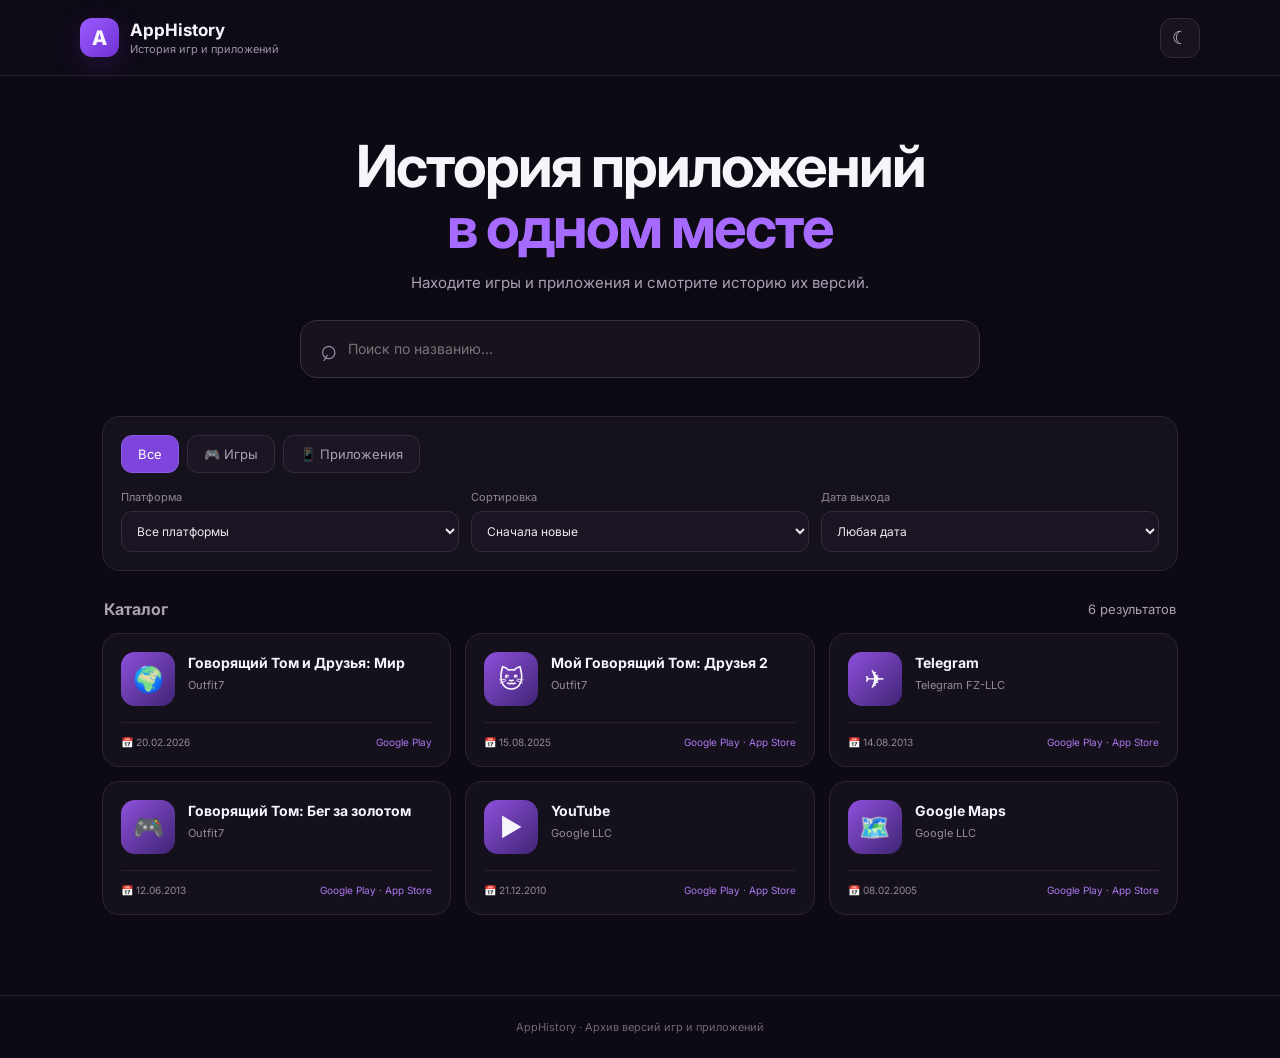
==== index.html @ 0b7a58d6 "Add files via upload" ====
<!doctype html>
<html lang="ru">
<head>
<meta charset="UTF-8">
<meta name="viewport" content="width=device-width,initial-scale=1">
<title>AppHistory — история приложений</title>
<link rel="preconnect" href="https://fonts.googleapis.com">
<link rel="preconnect" href="https://fonts.gstatic.com" crossorigin>
<link href="https://fonts.googleapis.com/css2?family=Inter:wght@400;500;600;700&display=swap" rel="stylesheet">
<link rel="stylesheet" href="style.css">
</head>
<body>
<header class="header">
  <div class="brand"><span class="logo">A</span><div><b>AppHistory</b><small>История игр и приложений</small></div></div>
  <button id="theme" class="icon-btn" aria-label="Тема">☾</button>
</header>

<main class="container">
  <section class="hero">
    <h1>История приложений<br><span>в одном месте</span></h1>
    <p>Находите игры и приложения и смотрите историю их версий.</p>
    <div class="search"><span>⌕</span><input id="search" placeholder="Поиск по названию..." autocomplete="off"></div>
  </section>

  <section class="filters">
    <div class="tabs">
      <button class="tab active" data-type="all">Все</button>
      <button class="tab" data-type="game">🎮 Игры</button>
      <button class="tab" data-type="app">📱 Приложения</button>
    </div>
    <div class="selects">
      <label>Платформа<select id="platform"><option value="all">Все платформы</option><option value="android">Google Play</option><option value="ios">App Store</option></select></label>
      <label>Сортировка<select id="sort"><option value="new">Сначала новые</option><option value="old">Сначала старые</option><option value="az">По названию А–Я</option><option value="za">По названию Я–А</option></select></label>
      <label>Дата выхода<select id="date"><option value="all">Любая дата</option><option value="year">Последний год</option><option value="3years">Последние 3 года</option></select></label>
    </div>
  </section>

  <div class="result-head"><b>Каталог</b><span id="count"></span></div>
  <section id="grid" class="grid"></section>
</main>

<footer>AppHistory · Архив версий игр и приложений</footer>
<script src="script.js"></script>
</body>
</html>
---- style.css ----
*{box-sizing:border-box}body{margin:0;font-family:Inter,system-ui,sans-serif;background:#0d0a14;color:#f7f4fb;min-height:100vh}body.light{background:#f7f5fb;color:#18131f}.header{height:76px;border-bottom:1px solid #282131;background:#100c18cc;backdrop-filter:blur(14px);display:flex;align-items:center;justify-content:space-between;padding:0 max(22px,calc((100% - 1120px)/2));position:sticky;top:0;z-index:5}.light .header{background:#ffffffcc;border-color:#e6e0ed}.brand{display:flex;gap:11px;align-items:center}.logo{display:grid;place-items:center;width:39px;height:39px;border-radius:12px;background:linear-gradient(135deg,#9b5cff,#6f31d4);font-weight:800;font-size:20px;box-shadow:0 8px 30px #7b43d433}.brand b{display:block;font-size:17px}.brand small{display:block;color:#9b93a7;font-size:11px;margin-top:2px}.icon-btn{border:1px solid #32293c;background:#191320;color:#ddd5e7;width:40px;height:40px;border-radius:12px;font-size:18px;cursor:pointer}.light .icon-btn{background:#fff;color:#33283d;border-color:#ded5e7}.container{max-width:1120px;margin:auto;padding:60px 22px 80px}.hero{text-align:center;max-width:780px;margin:0 auto 38px}.hero h1{font-size:clamp(34px,6vw,58px);line-height:1.05;margin:0 0 15px;letter-spacing:-2px}.hero h1 span{color:#a66aff}.hero p{color:#a8a0b4;margin:0 auto 28px;font-size:15px}.search{max-width:680px;margin:auto;height:58px;border:1px solid #3a3045;background:#17121e;border-radius:17px;display:flex;align-items:center;padding:0 18px;box-shadow:0 15px 50px #00000025}.light .search{background:#fff;border-color:#ded5e7}.search span{font-size:29px;color:#9d90aa;margin-right:10px;transform:rotate(-15deg)}.search input{width:100%;border:0;outline:0;background:transparent;color:inherit;font:inherit;font-size:14px}.filters{padding:18px;border:1px solid #2e2637;background:#15111d;border-radius:18px;margin-bottom:28px}.light .filters{background:#fff;border-color:#e3ddea}.tabs{display:flex;gap:8px;margin-bottom:17px;flex-wrap:wrap}.tab{border:1px solid #342b40;background:#1b1524;color:#aaa1b4;padding:10px 16px;border-radius:11px;cursor:pointer;font:inherit;font-size:13px}.tab.active{background:#7d45dc;border-color:#8f5ce9;color:white}.light .tab{background:#f5f2f8;border-color:#e2dce8;color:#62586b}.light .tab.active{background:#7d45dc;color:white;border-color:#7d45dc}.selects{display:grid;grid-template-columns:repeat(3,1fr);gap:12px}label{font-size:11px;color:#918799}select{display:block;width:100%;margin-top:7px;border:1px solid #332a3c;background:#1b1523;color:#eee7f3;border-radius:11px;padding:11px;font:inherit;font-size:12px;outline:0}.light select{background:#f8f6fa;color:#211a29;border-color:#dfd8e6}.result-head{display:flex;justify-content:space-between;align-items:center;margin:0 2px 14px;color:#aaa1b2;font-size:13px}.result-head b{color:inherit;font-size:16px}.grid{display:grid;grid-template-columns:repeat(3,1fr);gap:14px}.card{border:1px solid #2d2535;background:#15111c;border-radius:17px;padding:18px;cursor:pointer;transition:.2s}.light .card{background:#fff;border-color:#e4ddea}.card:hover{transform:translateY(-2px);border-color:#8050ce;box-shadow:0 14px 35px #00000022}.app-top{display:flex;gap:13px}.app-icon{width:54px;height:54px;border-radius:14px;display:grid;place-items:center;font-size:25px;background:linear-gradient(135deg,#8e50dc,#3f2474);flex:none}.card h3{font-size:14px;margin:2px 0 5px;line-height:1.35}.developer{font-size:11px;color:#958b9e}.meta{margin-top:16px;padding-top:13px;border-top:1px solid #292130;display:flex;justify-content:space-between;color:#93899d;font-size:10px}.light .meta{border-color:#eee8f2}.platforms{color:#aa77ed}.empty{text-align:center;padding:60px 20px;color:#968c9e;border:1px dashed #393040;border-radius:17px;grid-column:1/-1}footer{text-align:center;color:#6f6678;font-size:11px;padding:24px;border-top:1px solid #25202d}@media(max-width:800px){.grid{grid-template-columns:repeat(2,1fr)}.selects{grid-template-columns:1fr}.container{padding-top:40px}}@media(max-width:520px){.grid{grid-template-columns:1fr}.hero h1{letter-spacing:-1px}.header{height:68px}.brand small{display:none}}
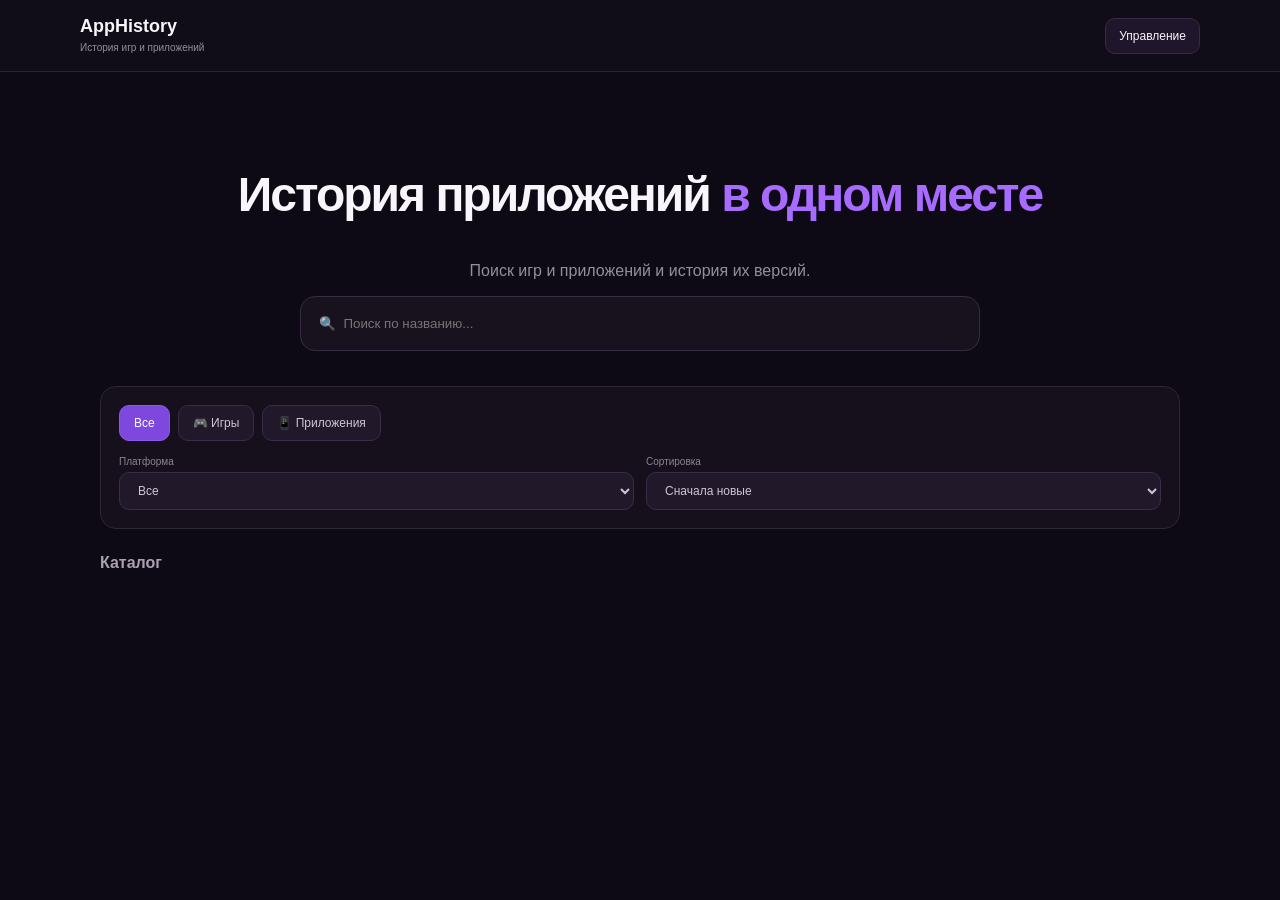
==== commit 86f74f49: "Add files via upload" ====
--- a/index.html
+++ b/index.html
@@ -1,45 +1 @@
-<!doctype html>
-<html lang="ru">
-<head>
-<meta charset="UTF-8">
-<meta name="viewport" content="width=device-width,initial-scale=1">
-<title>AppHistory — история приложений</title>
-<link rel="preconnect" href="https://fonts.googleapis.com">
-<link rel="preconnect" href="https://fonts.gstatic.com" crossorigin>
-<link href="https://fonts.googleapis.com/css2?family=Inter:wght@400;500;600;700&display=swap" rel="stylesheet">
-<link rel="stylesheet" href="style.css">
-</head>
-<body>
-<header class="header">
-  <div class="brand"><span class="logo">A</span><div><b>AppHistory</b><small>История игр и приложений</small></div></div>
-  <button id="theme" class="icon-btn" aria-label="Тема">☾</button>
-</header>
-
-<main class="container">
-  <section class="hero">
-    <h1>История приложений<br><span>в одном месте</span></h1>
-    <p>Находите игры и приложения и смотрите историю их версий.</p>
-    <div class="search"><span>⌕</span><input id="search" placeholder="Поиск по названию..." autocomplete="off"></div>
-  </section>
-
-  <section class="filters">
-    <div class="tabs">
-      <button class="tab active" data-type="all">Все</button>
-      <button class="tab" data-type="game">🎮 Игры</button>
-      <button class="tab" data-type="app">📱 Приложения</button>
-    </div>
-    <div class="selects">
-      <label>Платформа<select id="platform"><option value="all">Все платформы</option><option value="android">Google Play</option><option value="ios">App Store</option></select></label>
-      <label>Сортировка<select id="sort"><option value="new">Сначала новые</option><option value="old">Сначала старые</option><option value="az">По названию А–Я</option><option value="za">По названию Я–А</option></select></label>
-      <label>Дата выхода<select id="date"><option value="all">Любая дата</option><option value="year">Последний год</option><option value="3years">Последние 3 года</option></select></label>
-    </div>
-  </section>
-
-  <div class="result-head"><b>Каталог</b><span id="count"></span></div>
-  <section id="grid" class="grid"></section>
-</main>
-
-<footer>AppHistory · Архив версий игр и приложений</footer>
-<script src="script.js"></script>
-</body>
-</html>+<!doctype html><html lang="ru"><head><meta charset="UTF-8"><meta name="viewport" content="width=device-width,initial-scale=1"><title>AppHistory</title><link rel="stylesheet" href="style.css"></head><body><header><a class="brand" href="index.html"><b>AppHistory</b><small>История игр и приложений</small></a><a class="admin" href="admin.html">Управление</a></header><main><section class="hero"><h1>История приложений <span>в одном месте</span></h1><p>Поиск игр и приложений и история их версий.</p><input id="search" placeholder="🔍  Поиск по названию..."></section><section class="filters"><div class="tabs"><button class="active" data-type="all">Все</button><button data-type="game">🎮 Игры</button><button data-type="app">📱 Приложения</button></div><div class="selects"><label>Платформа<select id="platform"><option value="all">Все</option><option value="android">Google Play</option><option value="ios">App Store</option></select></label><label>Сортировка<select id="sort"><option value="new">Сначала новые</option><option value="old">Сначала старые</option><option value="az">Название А–Я</option><option value="za">Название Я–А</option></select></label></div></section><div class="head"><b>Каталог</b><span id="count"></span></div><section id="grid" class="grid"></section></main><script src="app.js"></script></body></html>
--- a/style.css
+++ b/style.css
@@ -1 +1 @@
-*{box-sizing:border-box}body{margin:0;font-family:Inter,system-ui,sans-serif;background:#0d0a14;color:#f7f4fb;min-height:100vh}body.light{background:#f7f5fb;color:#18131f}.header{height:76px;border-bottom:1px solid #282131;background:#100c18cc;backdrop-filter:blur(14px);display:flex;align-items:center;justify-content:space-between;padding:0 max(22px,calc((100% - 1120px)/2));position:sticky;top:0;z-index:5}.light .header{background:#ffffffcc;border-color:#e6e0ed}.brand{display:flex;gap:11px;align-items:center}.logo{display:grid;place-items:center;width:39px;height:39px;border-radius:12px;background:linear-gradient(135deg,#9b5cff,#6f31d4);font-weight:800;font-size:20px;box-shadow:0 8px 30px #7b43d433}.brand b{display:block;font-size:17px}.brand small{display:block;color:#9b93a7;font-size:11px;margin-top:2px}.icon-btn{border:1px solid #32293c;background:#191320;color:#ddd5e7;width:40px;height:40px;border-radius:12px;font-size:18px;cursor:pointer}.light .icon-btn{background:#fff;color:#33283d;border-color:#ded5e7}.container{max-width:1120px;margin:auto;padding:60px 22px 80px}.hero{text-align:center;max-width:780px;margin:0 auto 38px}.hero h1{font-size:clamp(34px,6vw,58px);line-height:1.05;margin:0 0 15px;letter-spacing:-2px}.hero h1 span{color:#a66aff}.hero p{color:#a8a0b4;margin:0 auto 28px;font-size:15px}.search{max-width:680px;margin:auto;height:58px;border:1px solid #3a3045;background:#17121e;border-radius:17px;display:flex;align-items:center;padding:0 18px;box-shadow:0 15px 50px #00000025}.light .search{background:#fff;border-color:#ded5e7}.search span{font-size:29px;color:#9d90aa;margin-right:10px;transform:rotate(-15deg)}.search input{width:100%;border:0;outline:0;background:transparent;color:inherit;font:inherit;font-size:14px}.filters{padding:18px;border:1px solid #2e2637;background:#15111d;border-radius:18px;margin-bottom:28px}.light .filters{background:#fff;border-color:#e3ddea}.tabs{display:flex;gap:8px;margin-bottom:17px;flex-wrap:wrap}.tab{border:1px solid #342b40;background:#1b1524;color:#aaa1b4;padding:10px 16px;border-radius:11px;cursor:pointer;font:inherit;font-size:13px}.tab.active{background:#7d45dc;border-color:#8f5ce9;color:white}.light .tab{background:#f5f2f8;border-color:#e2dce8;color:#62586b}.light .tab.active{background:#7d45dc;color:white;border-color:#7d45dc}.selects{display:grid;grid-template-columns:repeat(3,1fr);gap:12px}label{font-size:11px;color:#918799}select{display:block;width:100%;margin-top:7px;border:1px solid #332a3c;background:#1b1523;color:#eee7f3;border-radius:11px;padding:11px;font:inherit;font-size:12px;outline:0}.light select{background:#f8f6fa;color:#211a29;border-color:#dfd8e6}.result-head{display:flex;justify-content:space-between;align-items:center;margin:0 2px 14px;color:#aaa1b2;font-size:13px}.result-head b{color:inherit;font-size:16px}.grid{display:grid;grid-template-columns:repeat(3,1fr);gap:14px}.card{border:1px solid #2d2535;background:#15111c;border-radius:17px;padding:18px;cursor:pointer;transition:.2s}.light .card{background:#fff;border-color:#e4ddea}.card:hover{transform:translateY(-2px);border-color:#8050ce;box-shadow:0 14px 35px #00000022}.app-top{display:flex;gap:13px}.app-icon{width:54px;height:54px;border-radius:14px;display:grid;place-items:center;font-size:25px;background:linear-gradient(135deg,#8e50dc,#3f2474);flex:none}.card h3{font-size:14px;margin:2px 0 5px;line-height:1.35}.developer{font-size:11px;color:#958b9e}.meta{margin-top:16px;padding-top:13px;border-top:1px solid #292130;display:flex;justify-content:space-between;color:#93899d;font-size:10px}.light .meta{border-color:#eee8f2}.platforms{color:#aa77ed}.empty{text-align:center;padding:60px 20px;color:#968c9e;border:1px dashed #393040;border-radius:17px;grid-column:1/-1}footer{text-align:center;color:#6f6678;font-size:11px;padding:24px;border-top:1px solid #25202d}@media(max-width:800px){.grid{grid-template-columns:repeat(2,1fr)}.selects{grid-template-columns:1fr}.container{padding-top:40px}}@media(max-width:520px){.grid{grid-template-columns:1fr}.hero h1{letter-spacing:-1px}.header{height:68px}.brand small{display:none}}+*{box-sizing:border-box}body{margin:0;font-family:Inter,Arial,sans-serif;background:#0e0a15;color:#f8f5fb}a{color:inherit;text-decoration:none}header{height:72px;border-bottom:1px solid #2b2334;padding:0 max(20px,calc((100% - 1120px)/2));display:flex;align-items:center;justify-content:space-between;background:#110d18}.brand b{display:block;font-size:18px}.brand small{color:#958b9e;font-size:10px}.admin{background:#20162b;border:1px solid #3a2a49;padding:10px 13px;border-radius:10px;font-size:12px}.container,main{max-width:1120px;margin:auto;padding:55px 20px 80px}.hero{text-align:center}.hero h1{font-size:48px;letter-spacing:-2px}.hero h1 span{color:#a76cff}.hero p,.muted{color:#968c9e}.hero input{width:min(680px,100%);height:55px;padding:0 18px;background:#18121f;border:1px solid #382c43;border-radius:15px;color:white;outline:none}.filters,.adminbox{margin:35px 0 25px;padding:18px;background:#15101c;border:1px solid #2e2537;border-radius:16px}.tabs{display:flex;gap:8px}.tabs button,.filters select,.adminnav button,.upload{background:#211829;color:#cfc5d7;border:1px solid #3a2d47;padding:10px 14px;border-radius:10px;cursor:pointer;font:inherit;font-size:12px}.tabs .active,.adminnav button:first-child{background:#7e47dd;color:#fff;border-color:#8d59eb}.selects{display:flex;gap:12px;margin-top:15px}.selects label{font-size:10px;color:#8e8397;flex:1}.filters select{display:block;width:100%;margin-top:5px}.head{display:flex;justify-content:space-between;color:#aaa0b1;margin-bottom:12px}.grid{display:grid;grid-template-columns:repeat(3,1fr);gap:14px}.card,.admincard,.version{background:#15101c;border:1px solid #2e2537;border-radius:16px;padding:17px}.card{cursor:pointer}.card:hover{border-color:#8050d0;transform:translateY(-2px)}.appicon,.bigicon{display:grid;place-items:center;background:#35205b;border-radius:14px}.appicon{width:52px;height:52px;font-size:25px}.card h3{font-size:14px;margin:13px 0 4px}.card p{font-size:11px;color:#92889a}.card footer{border-top:1px solid #29212f;margin-top:15px;padding-top:12px;font-size:10px;color:#8e8495}.card footer span{float:right;color:#a875e9}.empty{text-align:center;padding:50px;color:#8e8498;border:1px dashed #392f43;border-radius:16px;grid-column:1/-1}.detail{max-width:850px}.back{color:#a66bea;font-size:12px}.apphead{display:flex;gap:18px;align-items:center;margin:30px 0}.bigicon{width:80px;height:80px;font-size:38px}.apphead h1{margin:0;font-size:28px}.apphead p{color:#958a9d}.switch{display:flex;gap:8px;margin:25px 0}.switch button{background:#201729;color:#aaa0b0;border:1px solid #3a2d47;padding:11px 15px;border-radius:10px;cursor:pointer}.switch .active{background:#7e47dd;color:#fff}.version{display:grid;grid-template-columns:1fr auto;gap:8px;margin:10px 0}.version b,.version small{display:block}.version small{font-size:10px;color:#8e8396;margin-top:4px}.version p{grid-column:1/-1;color:#aaa0ae;font-size:12px}.adminnav{display:flex;gap:8px;flex-wrap:wrap}.upload input{display:none}.admincard{display:flex;align-items:center;gap:8px;margin:8px 0}.admincard div{flex:1}.admincard small{display:block;color:#8f8497;font-size:10px;margin-top:4px}.admincard button,.actions button,.form>button{background:#251a31;color:#ddd2e5;border:1px solid #3c2e49;padding:9px 12px;border-radius:9px;cursor:pointer}.danger{color:#ff9b9b!important}.form{background:#18121f;padding:20px;border-radius:15px;border:1px solid #30253a}.form>input,.form>select{display:block;width:100%;margin:9px 0;padding:12px;border-radius:10px;border:1px solid #392d45;background:#211827;color:white}.form h3{margin-top:25px}.vrow{display:grid;grid-template-columns:1fr 1fr 1fr 2fr auto;gap:6px;margin:7px 0}.vrow input{min-width:0;padding:9px;background:#211827;border:1px solid #392d45;border-radius:8px;color:white}.actions{display:flex;gap:8px;margin-top:22px}.actions button:first-child{background:#7e47dd;color:#fff}@media(max-width:750px){.grid{grid-template-columns:1fr 1fr}.selects{flex-direction:column}.vrow{grid-template-columns:1fr 1fr}.vrow .changes{grid-column:1/-1}}@media(max-width:500px){.grid{grid-template-columns:1fr}.hero h1{font-size:36px}.container,main{padding-top:35px}}
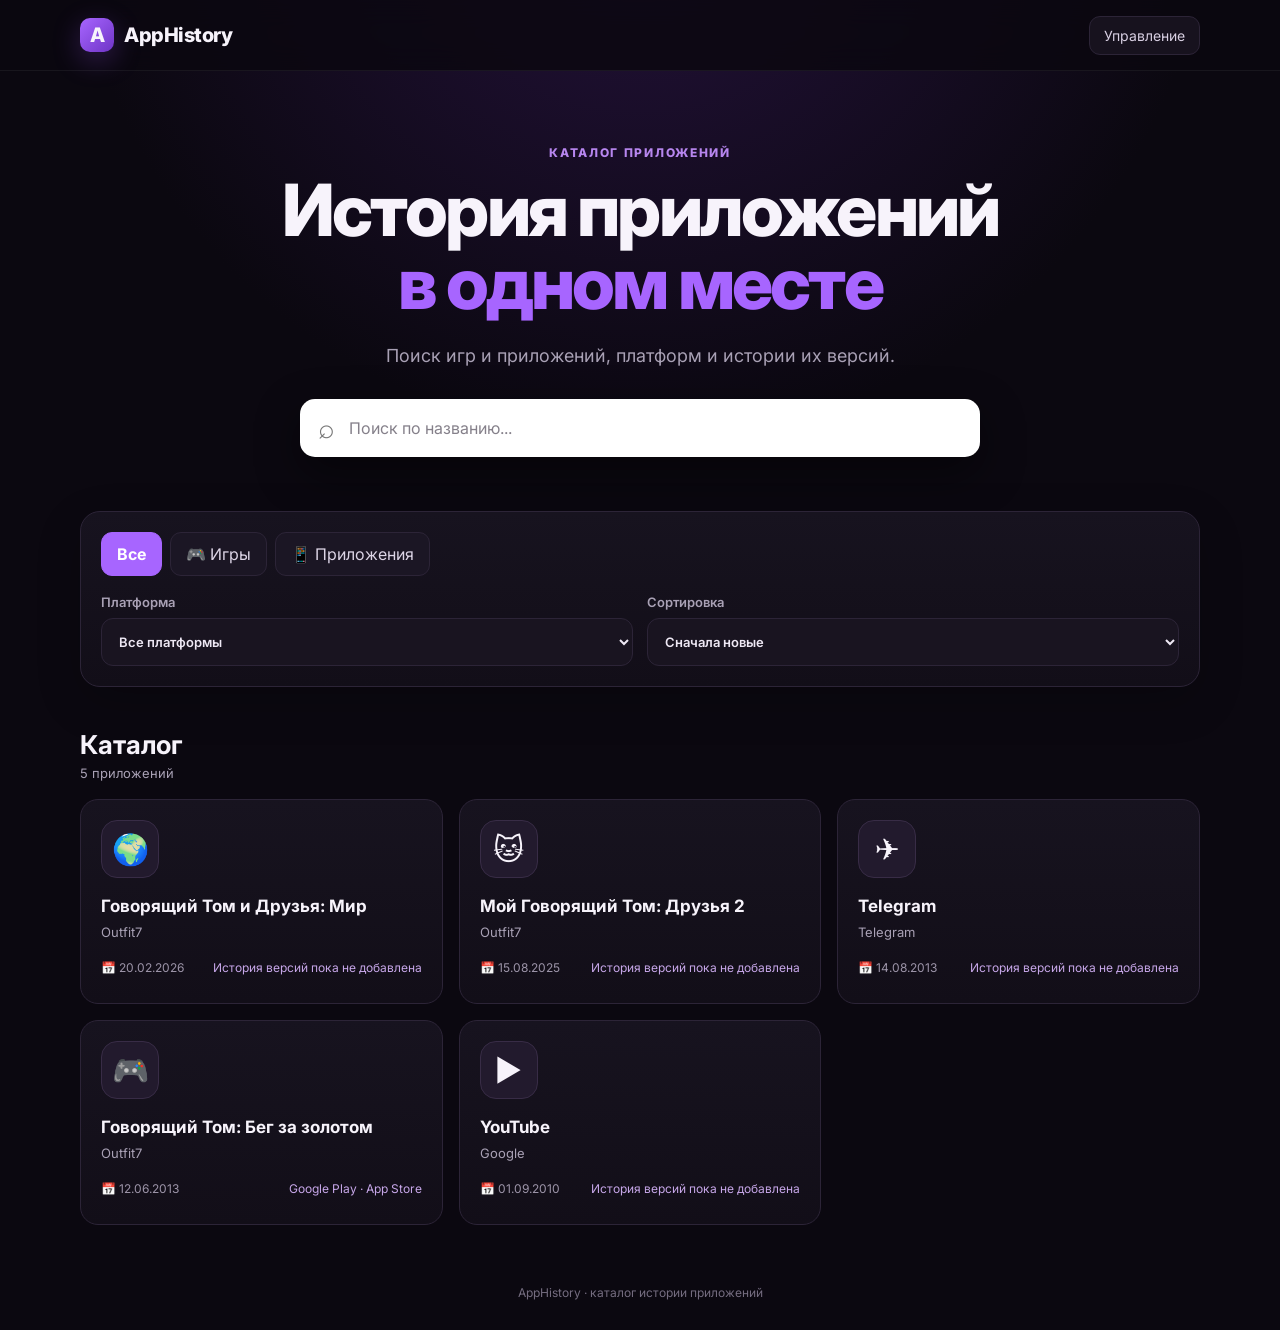
==== commit d7511b3c: "Add files via upload" ====
--- a/index.html
+++ b/index.html
@@ -1 +1,72 @@
-<!doctype html><html lang="ru"><head><meta charset="UTF-8"><meta name="viewport" content="width=device-width,initial-scale=1"><title>AppHistory</title><link rel="stylesheet" href="style.css"></head><body><header><a class="brand" href="index.html"><b>AppHistory</b><small>История игр и приложений</small></a><a class="admin" href="admin.html">Управление</a></header><main><section class="hero"><h1>История приложений <span>в одном месте</span></h1><p>Поиск игр и приложений и история их версий.</p><input id="search" placeholder="🔍  Поиск по названию..."></section><section class="filters"><div class="tabs"><button class="active" data-type="all">Все</button><button data-type="game">🎮 Игры</button><button data-type="app">📱 Приложения</button></div><div class="selects"><label>Платформа<select id="platform"><option value="all">Все</option><option value="android">Google Play</option><option value="ios">App Store</option></select></label><label>Сортировка<select id="sort"><option value="new">Сначала новые</option><option value="old">Сначала старые</option><option value="az">Название А–Я</option><option value="za">Название Я–А</option></select></label></div></section><div class="head"><b>Каталог</b><span id="count"></span></div><section id="grid" class="grid"></section></main><script src="app.js"></script></body></html>+<!doctype html>
+<html lang="ru">
+<head>
+<meta charset="utf-8">
+<meta name="viewport" content="width=device-width,initial-scale=1,viewport-fit=cover">
+<title>AppHistory — история приложений</title>
+<link rel="preconnect" href="https://fonts.googleapis.com">
+<link rel="preconnect" href="https://fonts.gstatic.com" crossorigin>
+<link href="https://fonts.googleapis.com/css2?family=Inter:wght@400;500;600;700;800&display=swap" rel="stylesheet">
+<link rel="stylesheet" href="./style.css">
+</head>
+<body>
+<header class="topbar">
+  <div class="wrap topbar-inner">
+    <a class="brand" href="./index.html"><span class="brand-mark">A</span><span>AppHistory</span></a>
+    <a class="admin-link" href="./admin.html">Управление</a>
+  </div>
+</header>
+
+<main class="wrap">
+  <section class="hero">
+    <div class="eyebrow">КАТАЛОГ ПРИЛОЖЕНИЙ</div>
+    <h1>История приложений<br><span>в одном месте</span></h1>
+    <p>Поиск игр и приложений, платформ и истории их версий.</p>
+    <label class="search-box">
+      <span>⌕</span>
+      <input id="search" type="search" placeholder="Поиск по названию..." autocomplete="off">
+    </label>
+  </section>
+
+  <section class="controls">
+    <div class="tabs" role="tablist">
+      <button class="tab active" data-type="all">Все</button>
+      <button class="tab" data-type="game">🎮 Игры</button>
+      <button class="tab" data-type="app">📱 Приложения</button>
+    </div>
+    <div class="control-grid">
+      <label class="select-wrap">
+        <span>Платформа</span>
+        <select id="platform">
+          <option value="all">Все платформы</option>
+          <option value="android">Google Play</option>
+          <option value="ios">App Store</option>
+        </select>
+      </label>
+      <label class="select-wrap">
+        <span>Сортировка</span>
+        <select id="sort">
+          <option value="new">Сначала новые</option>
+          <option value="old">Сначала старые</option>
+          <option value="az">Название: А–Я</option>
+          <option value="za">Название: Я–А</option>
+        </select>
+      </label>
+    </div>
+  </section>
+
+  <section class="catalog-head">
+    <div>
+      <h2>Каталог</h2>
+      <p id="count">Загрузка…</p>
+    </div>
+  </section>
+
+  <section id="grid" class="grid" aria-live="polite"></section>
+  <div id="error" class="error hidden"></div>
+</main>
+
+<footer class="footer wrap">AppHistory · каталог истории приложений</footer>
+<script src="./app.js"></script>
+</body>
+</html>
--- a/style.css
+++ b/style.css
@@ -1 +1,121 @@
-*{box-sizing:border-box}body{margin:0;font-family:Inter,Arial,sans-serif;background:#0e0a15;color:#f8f5fb}a{color:inherit;text-decoration:none}header{height:72px;border-bottom:1px solid #2b2334;padding:0 max(20px,calc((100% - 1120px)/2));display:flex;align-items:center;justify-content:space-between;background:#110d18}.brand b{display:block;font-size:18px}.brand small{color:#958b9e;font-size:10px}.admin{background:#20162b;border:1px solid #3a2a49;padding:10px 13px;border-radius:10px;font-size:12px}.container,main{max-width:1120px;margin:auto;padding:55px 20px 80px}.hero{text-align:center}.hero h1{font-size:48px;letter-spacing:-2px}.hero h1 span{color:#a76cff}.hero p,.muted{color:#968c9e}.hero input{width:min(680px,100%);height:55px;padding:0 18px;background:#18121f;border:1px solid #382c43;border-radius:15px;color:white;outline:none}.filters,.adminbox{margin:35px 0 25px;padding:18px;background:#15101c;border:1px solid #2e2537;border-radius:16px}.tabs{display:flex;gap:8px}.tabs button,.filters select,.adminnav button,.upload{background:#211829;color:#cfc5d7;border:1px solid #3a2d47;padding:10px 14px;border-radius:10px;cursor:pointer;font:inherit;font-size:12px}.tabs .active,.adminnav button:first-child{background:#7e47dd;color:#fff;border-color:#8d59eb}.selects{display:flex;gap:12px;margin-top:15px}.selects label{font-size:10px;color:#8e8397;flex:1}.filters select{display:block;width:100%;margin-top:5px}.head{display:flex;justify-content:space-between;color:#aaa0b1;margin-bottom:12px}.grid{display:grid;grid-template-columns:repeat(3,1fr);gap:14px}.card,.admincard,.version{background:#15101c;border:1px solid #2e2537;border-radius:16px;padding:17px}.card{cursor:pointer}.card:hover{border-color:#8050d0;transform:translateY(-2px)}.appicon,.bigicon{display:grid;place-items:center;background:#35205b;border-radius:14px}.appicon{width:52px;height:52px;font-size:25px}.card h3{font-size:14px;margin:13px 0 4px}.card p{font-size:11px;color:#92889a}.card footer{border-top:1px solid #29212f;margin-top:15px;padding-top:12px;font-size:10px;color:#8e8495}.card footer span{float:right;color:#a875e9}.empty{text-align:center;padding:50px;color:#8e8498;border:1px dashed #392f43;border-radius:16px;grid-column:1/-1}.detail{max-width:850px}.back{color:#a66bea;font-size:12px}.apphead{display:flex;gap:18px;align-items:center;margin:30px 0}.bigicon{width:80px;height:80px;font-size:38px}.apphead h1{margin:0;font-size:28px}.apphead p{color:#958a9d}.switch{display:flex;gap:8px;margin:25px 0}.switch button{background:#201729;color:#aaa0b0;border:1px solid #3a2d47;padding:11px 15px;border-radius:10px;cursor:pointer}.switch .active{background:#7e47dd;color:#fff}.version{display:grid;grid-template-columns:1fr auto;gap:8px;margin:10px 0}.version b,.version small{display:block}.version small{font-size:10px;color:#8e8396;margin-top:4px}.version p{grid-column:1/-1;color:#aaa0ae;font-size:12px}.adminnav{display:flex;gap:8px;flex-wrap:wrap}.upload input{display:none}.admincard{display:flex;align-items:center;gap:8px;margin:8px 0}.admincard div{flex:1}.admincard small{display:block;color:#8f8497;font-size:10px;margin-top:4px}.admincard button,.actions button,.form>button{background:#251a31;color:#ddd2e5;border:1px solid #3c2e49;padding:9px 12px;border-radius:9px;cursor:pointer}.danger{color:#ff9b9b!important}.form{background:#18121f;padding:20px;border-radius:15px;border:1px solid #30253a}.form>input,.form>select{display:block;width:100%;margin:9px 0;padding:12px;border-radius:10px;border:1px solid #392d45;background:#211827;color:white}.form h3{margin-top:25px}.vrow{display:grid;grid-template-columns:1fr 1fr 1fr 2fr auto;gap:6px;margin:7px 0}.vrow input{min-width:0;padding:9px;background:#211827;border:1px solid #392d45;border-radius:8px;color:white}.actions{display:flex;gap:8px;margin-top:22px}.actions button:first-child{background:#7e47dd;color:#fff}@media(max-width:750px){.grid{grid-template-columns:1fr 1fr}.selects{flex-direction:column}.vrow{grid-template-columns:1fr 1fr}.vrow .changes{grid-column:1/-1}}@media(max-width:500px){.grid{grid-template-columns:1fr}.hero h1{font-size:36px}.container,main{padding-top:35px}}+*{box-sizing:border-box}
+:root{--bg:#0b0810;--panel:#15111d;--panel2:#1b1624;--border:#2c2437;--text:#f7f3fb;--muted:#a9a1b5;--accent:#a765ff;--accent2:#7f45dc}
+html{scroll-behavior:smooth}
+body{margin:0;background:radial-gradient(circle at 50% -10%,#25123d 0,#0b0810 36%);color:var(--text);font-family:Inter,system-ui,sans-serif;min-height:100vh}
+a{color:inherit;text-decoration:none}
+button,input,select{font:inherit}
+button{cursor:pointer}
+.wrap{width:min(1120px,calc(100% - 32px));margin:0 auto}
+.topbar{position:sticky;top:0;z-index:10;background:rgba(11,8,16,.84);backdrop-filter:blur(14px);border-bottom:1px solid rgba(255,255,255,.06)}
+.topbar-inner{height:70px;display:flex;align-items:center;justify-content:space-between;gap:20px}
+.brand{display:flex;align-items:center;gap:10px;font-size:20px;font-weight:800;letter-spacing:-.5px}
+.brand-mark{display:grid;place-items:center;width:34px;height:34px;border-radius:10px;background:linear-gradient(135deg,var(--accent),#6f35c6);box-shadow:0 8px 28px #8b4ce64d}
+.admin-link{font-size:14px;color:#d8cfe2;padding:10px 14px;border:1px solid var(--border);border-radius:11px;background:#17121e}
+.admin-link:hover{border-color:#61417e}
+.hero{text-align:center;padding:74px 0 54px}
+.eyebrow{font-size:12px;font-weight:800;letter-spacing:1.7px;color:#b786ef;margin-bottom:13px}
+.hero h1{font-size:clamp(38px,7vw,72px);line-height:1.02;letter-spacing:-2.8px;margin:0;font-weight:800}
+.hero h1 span{color:var(--accent)}
+.hero p{color:var(--muted);font-size:18px;line-height:1.5;margin:22px auto 30px;max-width:680px}
+.search-box{width:min(680px,100%);height:58px;margin:auto;display:flex;align-items:center;gap:12px;padding:0 18px;background:#fff;border-radius:15px;box-shadow:0 16px 45px #0007;color:#777}
+.search-box span{font-size:28px;line-height:1}
+.search-box input{border:0;outline:0;width:100%;background:transparent;color:#18131d;font-size:16px}
+.search-box input::placeholder{color:#85808a}
+.controls{padding:20px;border:1px solid var(--border);background:linear-gradient(180deg,#17131f,#120e18);border-radius:20px;box-shadow:0 15px 45px #0003}
+.tabs{display:flex;gap:8px;overflow:auto;padding-bottom:18px}
+.tab,.secondary,.small-button{border:1px solid var(--border);background:#1b1624;color:#ddd5e6;border-radius:11px;padding:11px 15px}
+.tab.active{background:var(--accent);border-color:var(--accent);color:white;font-weight:700}
+.control-grid{display:grid;grid-template-columns:1fr 1fr;gap:14px}
+.select-wrap{display:flex;flex-direction:column;gap:8px;color:var(--muted);font-size:13px;font-weight:600}
+select{width:100%;height:48px;border:1px solid var(--border);background:#191420;color:#eee8f4;border-radius:12px;padding:0 13px;outline:none}
+.catalog-head{display:flex;align-items:end;justify-content:space-between;padding:42px 0 18px}
+.catalog-head h2{margin:0;font-size:26px}
+.catalog-head p{margin:5px 0 0;color:var(--muted);font-size:13px}
+.grid{display:grid;grid-template-columns:repeat(3,1fr);gap:16px}
+.card{min-width:0;padding:20px;border:1px solid var(--border);background:linear-gradient(180deg,#17131f,#120e18);border-radius:18px;transition:.2s transform,.2s border-color,.2s background;cursor:pointer}
+.card:hover{transform:translateY(-3px);border-color:#644282;background:#1b1525}
+.appicon,.bigicon{display:grid;place-items:center;background:#221a2d;border:1px solid #382c46;border-radius:16px}
+.appicon{width:58px;height:58px;font-size:30px;margin-bottom:17px}
+.card h3{font-size:17px;line-height:1.3;margin:0 0 7px}
+.card .developer{color:var(--muted);font-size:13px;margin:0}
+.card footer{display:flex;justify-content:space-between;gap:8px;margin-top:20px;color:#9d95a9;font-size:12px}
+.platforms{color:#c7a7e9}
+.empty,.error,.loading{padding:32px;text-align:center;border:1px dashed var(--border);border-radius:16px;color:var(--muted)}
+.error{color:#f0b7b7;border-color:#663b44;background:#211218}
+.hidden{display:none!important}
+.footer{padding:60px 0 30px;color:#756d80;font-size:12px;text-align:center}
+.back{display:inline-flex;margin:28px 0;color:#c9b9da;font-size:14px}
+.detail-page{padding-bottom:60px}
+.app-hero{display:flex;align-items:center;gap:20px;padding:24px 0 30px}
+.bigicon{width:88px;height:88px;font-size:44px;flex:0 0 auto}
+.app-hero h1{margin:0;font-size:clamp(27px,5vw,44px);letter-spacing:-1.5px}
+.app-hero p{margin:8px 0 0;color:var(--muted)}
+.switch{display:flex;gap:8px;margin:10px 0 30px}
+.switch button{flex:1;border:1px solid var(--border);background:#17121f;color:#bcb2c8;padding:13px;border-radius:12px}
+.switch button.active{background:var(--accent);border-color:var(--accent);color:#fff;font-weight:700}
+.version-list{display:grid;gap:12px}
+.version{padding:18px;border:1px solid var(--border);background:#15111c;border-radius:15px}
+.version-top{display:flex;justify-content:space-between;gap:12px}
+.version-number{font-size:20px;font-weight:800}
+.version-date{color:var(--muted);font-size:12px}
+.version-meta{color:#bca2d5;font-size:12px;margin-top:4px}
+.version p{margin:14px 0 0;color:#c5bdcc;line-height:1.55;font-size:14px;white-space:pre-wrap}
+.admin-page{padding:45px 0 80px}
+.page-title{display:flex;justify-content:space-between;align-items:flex-end;gap:25px;margin-bottom:30px}
+.page-title h1{margin:0;font-size:34px;letter-spacing:-1px}
+.page-title p{margin:8px 0 0;color:var(--muted)}
+.admin-actions{display:flex;gap:8px;flex-wrap:wrap;justify-content:flex-end}
+.primary{border:0;background:linear-gradient(135deg,var(--accent),#8141db);color:#fff;font-weight:700;border-radius:11px;padding:12px 16px}
+.file-button{display:inline-flex;align-items:center;cursor:pointer}
+.file-button input{display:none}
+.admin-list{display:grid;gap:10px}
+.admin-item{display:flex;align-items:center;gap:14px;padding:15px;border:1px solid var(--border);background:#15111d;border-radius:15px}
+.admin-item .miniicon{width:46px;height:46px;display:grid;place-items:center;background:#221a2d;border-radius:12px;font-size:24px;flex:0 0 auto}
+.admin-item .info{min-width:0;flex:1}
+.admin-item .info strong{display:block;overflow:hidden;text-overflow:ellipsis;white-space:nowrap}
+.admin-item .info small{display:block;color:var(--muted);margin-top:4px}
+.item-actions{display:flex;gap:7px}
+.item-actions button{border:1px solid var(--border);background:#1b1624;color:#ddd5e6;border-radius:9px;padding:8px 11px}
+.item-actions .danger{color:#e7a8b1}
+.editor{margin-top:22px;padding:22px;border:1px solid #4a315f;background:#14101b;border-radius:18px}
+.editor-head{display:flex;justify-content:space-between;gap:15px;margin-bottom:22px}
+.editor-head h2{margin:0}
+.editor-head p{color:var(--muted);font-size:12px;margin:7px 0 0}
+.icon-button{width:38px;height:38px;border:1px solid var(--border);background:#1a1522;color:#ddd;border-radius:10px;font-size:24px}
+.form-grid{display:grid;grid-template-columns:repeat(2,1fr);gap:13px}
+.form-grid label,.version-row label{display:flex;flex-direction:column;gap:7px;color:#aaa1b2;font-size:12px;font-weight:600}
+.form-grid input,.version-row input,.version-row textarea{border:1px solid var(--border);background:#0f0b14;color:#f2edf5;border-radius:10px;padding:11px;outline:none}
+.version-section{margin-top:28px}
+.section-title{display:flex;justify-content:space-between;align-items:center;margin-bottom:10px}
+.section-title h3{margin:0;font-size:18px}
+.small-button{padding:8px 11px}
+.version-row{display:grid;grid-template-columns:1fr 1fr 1fr 2fr auto;gap:9px;align-items:end;margin-bottom:9px;padding:12px;background:#191420;border:1px solid var(--border);border-radius:12px}
+.version-row .remove{height:42px;border:1px solid var(--border);background:#24151b;color:#e8a8b2;border-radius:9px}
+.editor-footer{display:flex;gap:8px;margin-top:24px}
+@media(max-width:760px){
+ .wrap{width:min(100% - 22px,1120px)}
+ .topbar-inner{height:62px}
+ .hero{padding:48px 0 34px}
+ .hero h1{font-size:43px;letter-spacing:-2px}
+ .hero p{font-size:15px;margin:16px 0 23px}
+ .search-box{height:54px}
+ .controls{padding:14px;border-radius:16px}
+ .control-grid{grid-template-columns:1fr}
+ .grid{grid-template-columns:1fr}
+ .card{padding:17px}
+ .catalog-head{padding:32px 0 15px}
+ .app-hero{align-items:flex-start}
+ .bigicon{width:72px;height:72px;font-size:36px}
+ .app-hero h1{font-size:27px}
+ .page-title{display:block}
+ .page-title h1{font-size:29px}
+ .admin-actions{justify-content:flex-start;margin-top:18px}
+ .admin-actions>*{flex:1}
+ .form-grid{grid-template-columns:1fr}
+ .version-row{grid-template-columns:1fr 1fr}
+ .version-row label:nth-child(4){grid-column:1/-1}
+ .version-row .remove{width:100%}
+ .admin-item{align-items:flex-start}
+ .item-actions{flex-direction:column}
+}
+@media(min-width:761px){.card{min-height:205px}}
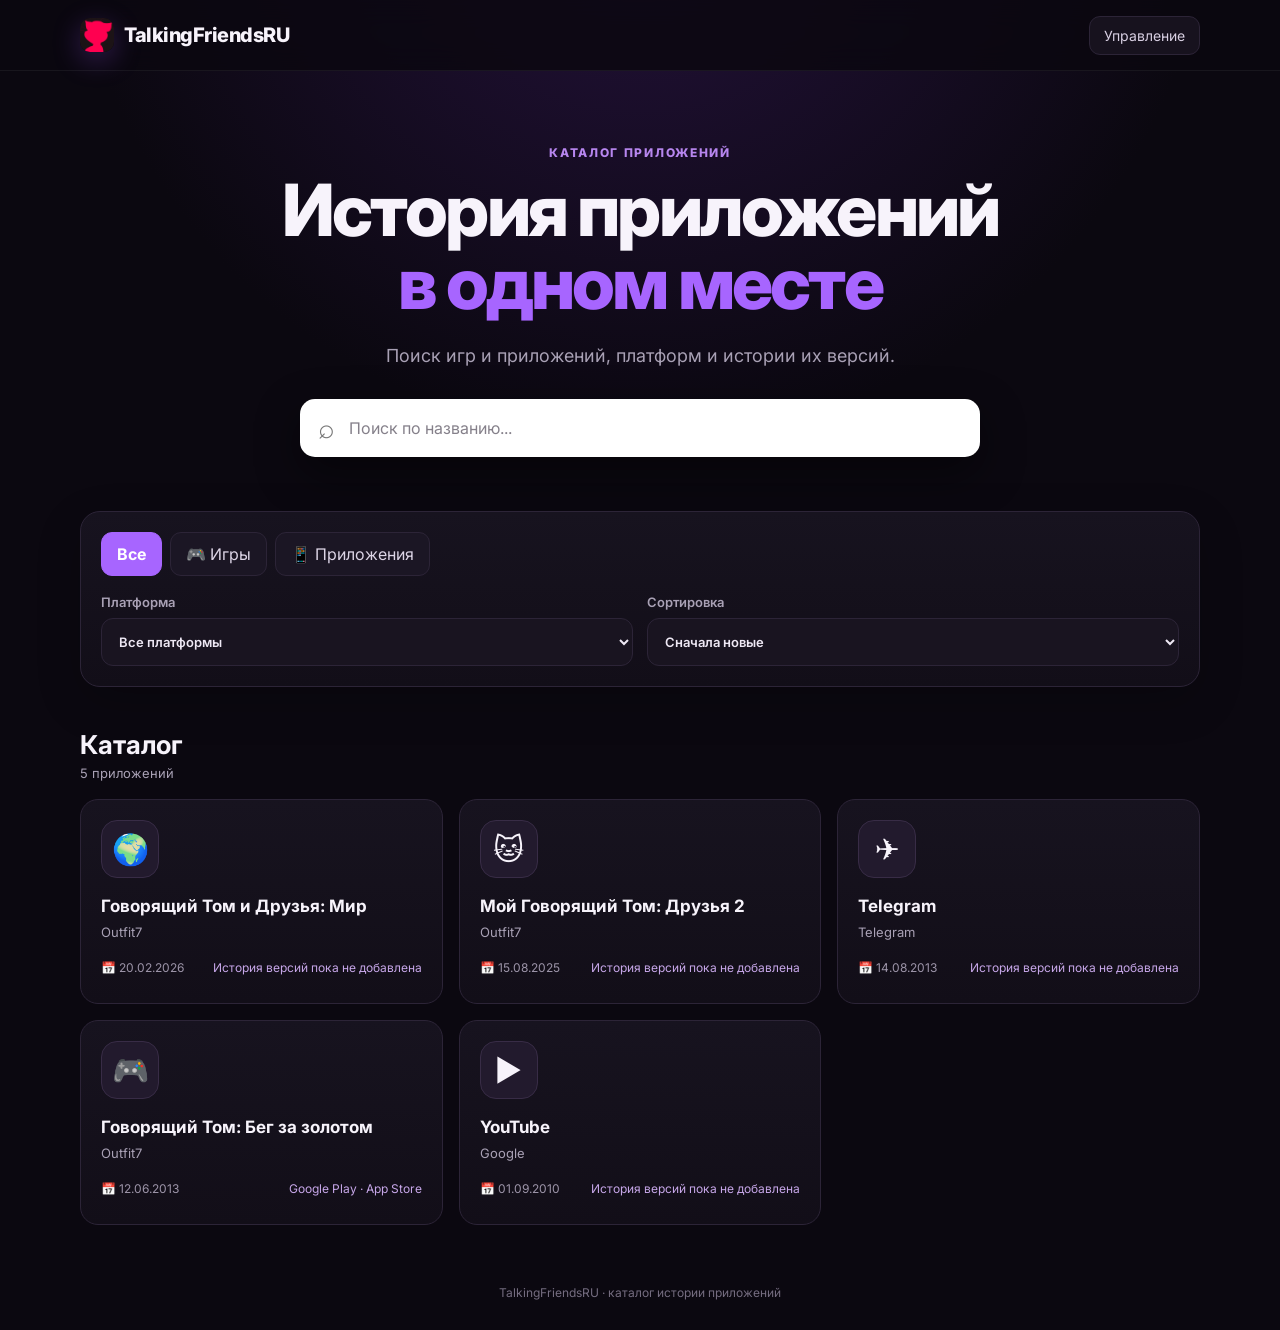
==== commit 31fa340d: "Update index.html" ====
--- a/index.html
+++ b/index.html
@@ -3,7 +3,8 @@
 <head>
 <meta charset="utf-8">
 <meta name="viewport" content="width=device-width,initial-scale=1,viewport-fit=cover">
-<title>AppHistory — история приложений</title>
+<title>TalkingFriendsRU — история приложений</title>
+<link rel="icon" type="image/jpeg" href="./logo.jpg">
 <link rel="preconnect" href="https://fonts.googleapis.com">
 <link rel="preconnect" href="https://fonts.gstatic.com" crossorigin>
 <link href="https://fonts.googleapis.com/css2?family=Inter:wght@400;500;600;700;800&display=swap" rel="stylesheet">
@@ -11,62 +12,57 @@
 </head>
 <body>
 <header class="topbar">
-  <div class="wrap topbar-inner">
-    <a class="brand" href="./index.html"><span class="brand-mark">A</span><span>AppHistory</span></a>
-    <a class="admin-link" href="./admin.html">Управление</a>
-  </div>
+<div class="wrap topbar-inner">
+<a class="brand" href="./index.html"><img class="brand-mark" src="./logo.jpg" alt="TalkingFriendsRU"><span>TalkingFriendsRU</span></a>
+<a class="admin-link" href="./admin.html">Управление</a>
+</div>
 </header>
-
 <main class="wrap">
-  <section class="hero">
-    <div class="eyebrow">КАТАЛОГ ПРИЛОЖЕНИЙ</div>
-    <h1>История приложений<br><span>в одном месте</span></h1>
-    <p>Поиск игр и приложений, платформ и истории их версий.</p>
-    <label class="search-box">
-      <span>⌕</span>
-      <input id="search" type="search" placeholder="Поиск по названию..." autocomplete="off">
-    </label>
-  </section>
-
-  <section class="controls">
-    <div class="tabs" role="tablist">
-      <button class="tab active" data-type="all">Все</button>
-      <button class="tab" data-type="game">🎮 Игры</button>
-      <button class="tab" data-type="app">📱 Приложения</button>
-    </div>
-    <div class="control-grid">
-      <label class="select-wrap">
-        <span>Платформа</span>
-        <select id="platform">
-          <option value="all">Все платформы</option>
-          <option value="android">Google Play</option>
-          <option value="ios">App Store</option>
-        </select>
-      </label>
-      <label class="select-wrap">
-        <span>Сортировка</span>
-        <select id="sort">
-          <option value="new">Сначала новые</option>
-          <option value="old">Сначала старые</option>
-          <option value="az">Название: А–Я</option>
-          <option value="za">Название: Я–А</option>
-        </select>
-      </label>
-    </div>
-  </section>
-
-  <section class="catalog-head">
-    <div>
-      <h2>Каталог</h2>
-      <p id="count">Загрузка…</p>
-    </div>
-  </section>
-
-  <section id="grid" class="grid" aria-live="polite"></section>
-  <div id="error" class="error hidden"></div>
+<section class="hero">
+<div class="eyebrow">КАТАЛОГ ПРИЛОЖЕНИЙ</div>
+<h1>История приложений<br><span>в одном месте</span></h1>
+<p>Поиск игр и приложений, платформ и истории их версий.</p>
+<label class="search-box">
+<span>⌕</span>
+<input id="search" type="search" placeholder="Поиск по названию..." autocomplete="off">
+</label>
+</section>
+<section class="controls">
+<div class="tabs" role="tablist">
+<button class="tab active" data-type="all">Все</button>
+<button class="tab" data-type="game">🎮 Игры</button>
+<button class="tab" data-type="app">📱 Приложения</button>
+</div>
+<div class="control-grid">
+<label class="select-wrap">
+<span>Платформа</span>
+<select id="platform">
+<option value="all">Все платформы</option>
+<option value="android">Google Play</option>
+<option value="ios">App Store</option>
+</select>
+</label>
+<label class="select-wrap">
+<span>Сортировка</span>
+<select id="sort">
+<option value="new">Сначала новые</option>
+<option value="old">Сначала старые</option>
+<option value="az">Название: А–Я</option>
+<option value="za">Название: Я–А</option>
+</select>
+</label>
+</div>
+</section>
+<section class="catalog-head">
+<div>
+<h2>Каталог</h2>
+<p id="count">Загрузка…</p>
+</div>
+</section>
+<section id="grid" class="grid" aria-live="polite"></section>
+<div id="error" class="error hidden"></div>
 </main>
-
-<footer class="footer wrap">AppHistory · каталог истории приложений</footer>
+<footer class="footer wrap">TalkingFriendsRU · каталог истории приложений</footer>
 <script src="./app.js"></script>
 </body>
-</html>+</html>
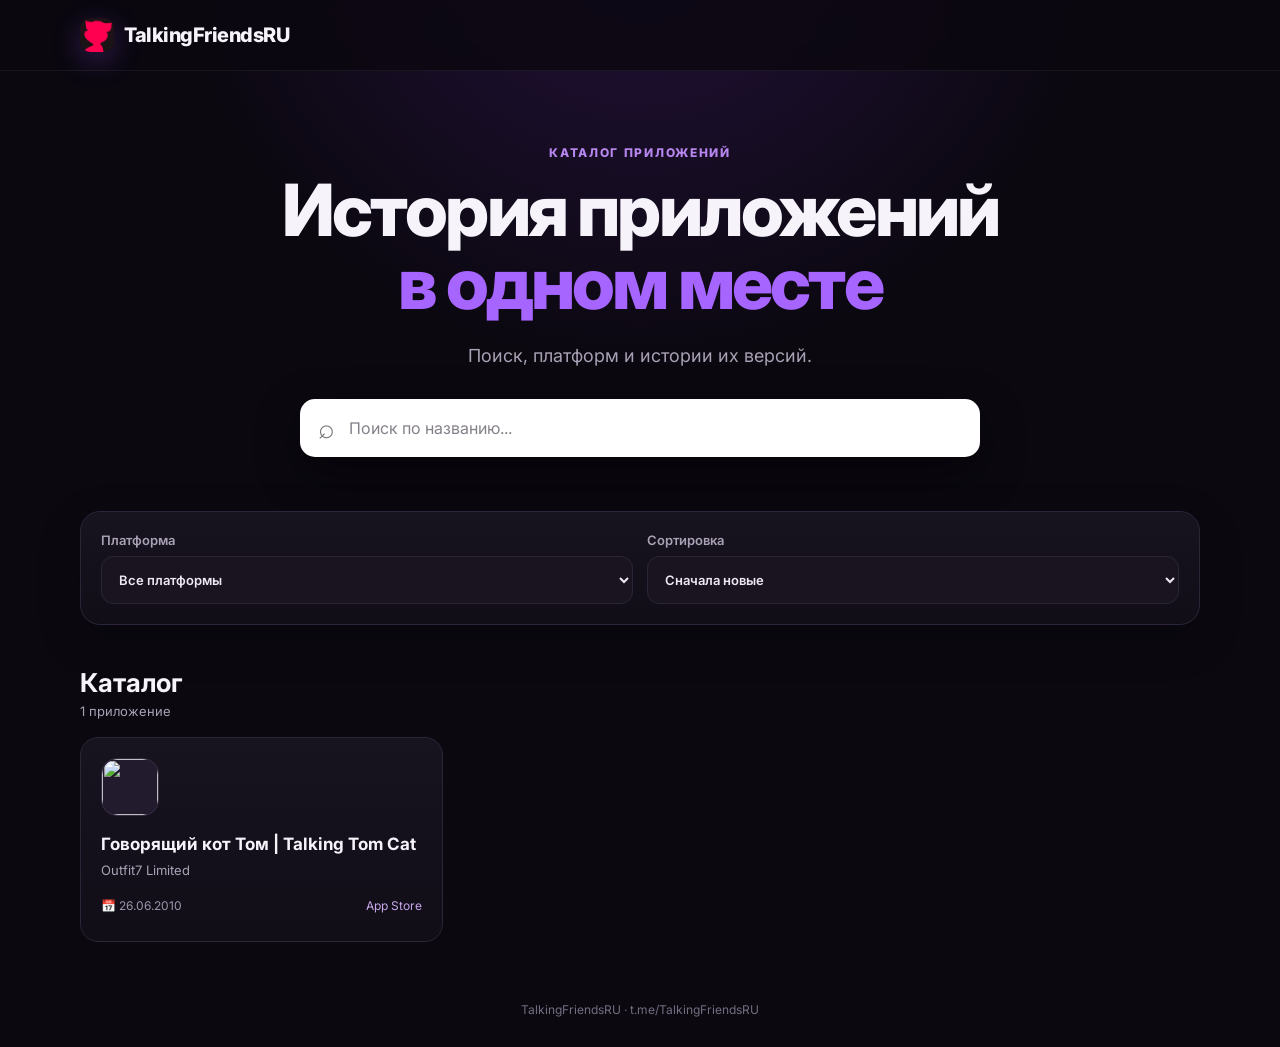
==== commit 79978b17: "Update index.html" ====
--- a/index.html
+++ b/index.html
@@ -3,7 +3,7 @@
 <head>
 <meta charset="utf-8">
 <meta name="viewport" content="width=device-width,initial-scale=1,viewport-fit=cover">
-<title>TalkingFriendsRU — история приложений</title>
+<title>TalkingFriendsRU История версий</title>
 <link rel="icon" type="image/jpeg" href="./logo.jpg">
 <link rel="preconnect" href="https://fonts.googleapis.com">
 <link rel="preconnect" href="https://fonts.gstatic.com" crossorigin>
@@ -14,25 +14,19 @@
 <header class="topbar">
 <div class="wrap topbar-inner">
 <a class="brand" href="./index.html"><img class="brand-mark" src="./logo.jpg" alt="TalkingFriendsRU"><span>TalkingFriendsRU</span></a>
-<a class="admin-link" href="./admin.html">Управление</a>
 </div>
 </header>
 <main class="wrap">
 <section class="hero">
 <div class="eyebrow">КАТАЛОГ ПРИЛОЖЕНИЙ</div>
 <h1>История приложений<br><span>в одном месте</span></h1>
-<p>Поиск игр и приложений, платформ и истории их версий.</p>
+<p>Поиск, платформ и истории их версий.</p>
 <label class="search-box">
 <span>⌕</span>
 <input id="search" type="search" placeholder="Поиск по названию..." autocomplete="off">
 </label>
 </section>
 <section class="controls">
-<div class="tabs" role="tablist">
-<button class="tab active" data-type="all">Все</button>
-<button class="tab" data-type="game">🎮 Игры</button>
-<button class="tab" data-type="app">📱 Приложения</button>
-</div>
 <div class="control-grid">
 <label class="select-wrap">
 <span>Платформа</span>
@@ -62,7 +56,7 @@
 <section id="grid" class="grid" aria-live="polite"></section>
 <div id="error" class="error hidden"></div>
 </main>
-<footer class="footer wrap">TalkingFriendsRU · каталог истории приложений</footer>
+<footer class="footer wrap">TalkingFriendsRU · t.me/TalkingFriendsRU</footer>
 <script src="./app.js"></script>
 </body>
 </html>
--- a/style.css
+++ b/style.css
@@ -34,7 +34,8 @@
 .grid{display:grid;grid-template-columns:repeat(3,1fr);gap:16px}
 .card{min-width:0;padding:20px;border:1px solid var(--border);background:linear-gradient(180deg,#17131f,#120e18);border-radius:18px;transition:.2s transform,.2s border-color,.2s background;cursor:pointer}
 .card:hover{transform:translateY(-3px);border-color:#644282;background:#1b1525}
-.appicon,.bigicon{display:grid;place-items:center;background:#221a2d;border:1px solid #382c46;border-radius:16px}
+.appicon,.bigicon{display:grid;place-items:center;background:#221a2d;border:1px solid #382c46;border-radius:16px;overflow:hidden}
+.appicon img,.bigicon img,.miniicon img{width:100%;height:100%;object-fit:cover;border-radius:inherit}
 .appicon{width:58px;height:58px;font-size:30px;margin-bottom:17px}
 .card h3{font-size:17px;line-height:1.3;margin:0 0 7px}
 .card .developer{color:var(--muted);font-size:13px;margin:0}
@@ -70,7 +71,7 @@
 .file-button input{display:none}
 .admin-list{display:grid;gap:10px}
 .admin-item{display:flex;align-items:center;gap:14px;padding:15px;border:1px solid var(--border);background:#15111d;border-radius:15px}
-.admin-item .miniicon{width:46px;height:46px;display:grid;place-items:center;background:#221a2d;border-radius:12px;font-size:24px;flex:0 0 auto}
+.admin-item .miniicon{width:46px;height:46px;display:grid;place-items:center;background:#221a2d;border-radius:12px;font-size:24px;flex:0 0 auto;overflow:hidden}
 .admin-item .info{min-width:0;flex:1}
 .admin-item .info strong{display:block;overflow:hidden;text-overflow:ellipsis;white-space:nowrap}
 .admin-item .info small{display:block;color:var(--muted);margin-top:4px}
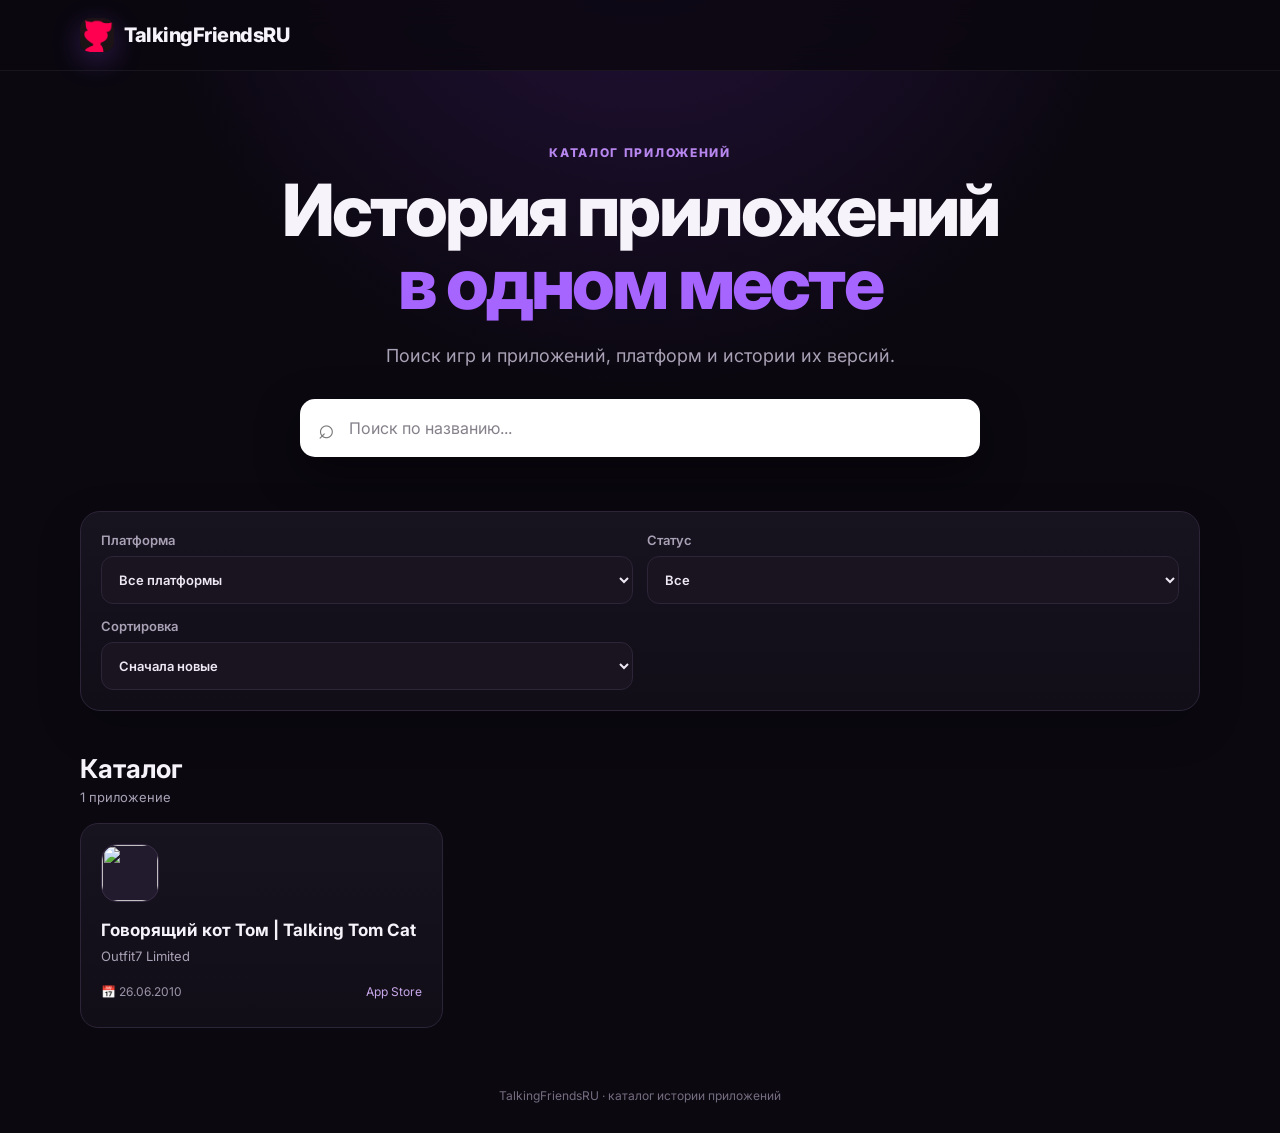
==== commit 6d10da96: "Update index.html" ====
--- a/index.html
+++ b/index.html
@@ -3,7 +3,7 @@
 <head>
 <meta charset="utf-8">
 <meta name="viewport" content="width=device-width,initial-scale=1,viewport-fit=cover">
-<title>TalkingFriendsRU История версий</title>
+<title>TalkingFriendsRU — история приложений</title>
 <link rel="icon" type="image/jpeg" href="./logo.jpg">
 <link rel="preconnect" href="https://fonts.googleapis.com">
 <link rel="preconnect" href="https://fonts.gstatic.com" crossorigin>
@@ -20,7 +20,7 @@
 <section class="hero">
 <div class="eyebrow">КАТАЛОГ ПРИЛОЖЕНИЙ</div>
 <h1>История приложений<br><span>в одном месте</span></h1>
-<p>Поиск, платформ и истории их версий.</p>
+<p>Поиск игр и приложений, платформ и истории их версий.</p>
 <label class="search-box">
 <span>⌕</span>
 <input id="search" type="search" placeholder="Поиск по названию..." autocomplete="off">
@@ -34,6 +34,14 @@
 <option value="all">Все платформы</option>
 <option value="android">Google Play</option>
 <option value="ios">App Store</option>
+</select>
+</label>
+<label class="select-wrap">
+<span>Статус</span>
+<select id="status">
+<option value="all">Все</option>
+<option value="available">Доступные</option>
+<option value="removed">Удалённые</option>
 </select>
 </label>
 <label class="select-wrap">
@@ -56,7 +64,7 @@
 <section id="grid" class="grid" aria-live="polite"></section>
 <div id="error" class="error hidden"></div>
 </main>
-<footer class="footer wrap">TalkingFriendsRU · t.me/TalkingFriendsRU</footer>
+<footer class="footer wrap">TalkingFriendsRU · каталог истории приложений</footer>
 <script src="./app.js"></script>
 </body>
 </html>
--- a/style.css
+++ b/style.css
@@ -41,6 +41,12 @@
 .card .developer{color:var(--muted);font-size:13px;margin:0}
 .card footer{display:flex;justify-content:space-between;gap:8px;margin-top:20px;color:#9d95a9;font-size:12px}
 .platforms{color:#c7a7e9}
+.platform-tag{display:inline-block;color:#c7a7e9;margin-left:8px}
+.platform-tag:first-child{margin-left:0}
+.platform-tag.removed{color:#ff8080}
+.status-banner{margin:14px 0;padding:10px 14px;border-radius:12px;font-size:13px;font-weight:600}
+.status-banner.available{background:#182a1e;color:#8be28b;border:1px solid #2a4c34}
+.status-banner.removed{background:#2a1a1e;color:#ff8080;border:1px solid #5c2a34}
 .empty,.error,.loading{padding:32px;text-align:center;border:1px dashed var(--border);border-radius:16px;color:var(--muted)}
 .error{color:#f0b7b7;border-color:#663b44;background:#211218}
 .hidden{display:none!important}
@@ -87,6 +93,13 @@
 .form-grid label,.version-row label{display:flex;flex-direction:column;gap:7px;color:#aaa1b2;font-size:12px;font-weight:600}
 .form-grid input,.version-row input,.version-row textarea{border:1px solid var(--border);background:#0f0b14;color:#f2edf5;border-radius:10px;padding:11px;outline:none}
 .version-section{margin-top:28px}
+.status-row{display:flex;flex-wrap:wrap;align-items:flex-end;gap:14px;margin:10px 0 16px}
+.checkbox-wrap{display:flex;align-items:center;gap:8px;color:#aaa1b2;font-size:13px;font-weight:600;cursor:pointer}
+.checkbox-wrap input{width:auto}
+.status-date-wrap{display:flex;flex-direction:column;gap:7px;color:#aaa1b2;font-size:12px;font-weight:600}
+.status-date-wrap input{border:1px solid var(--border);background:#0f0b14;color:#f2edf5;border-radius:10px;padding:9px 11px;outline:none}
+.status-badge{display:inline-block;margin-top:4px;margin-right:6px;padding:2px 8px;border-radius:8px;font-size:11px;font-weight:600}
+.status-badge.removed{background:#2a1a1e;color:#ff8080;border:1px solid #5c2a34}
 .section-title{display:flex;justify-content:space-between;align-items:center;margin-bottom:10px}
 .section-title h3{margin:0;font-size:18px}
 .small-button{padding:8px 11px}
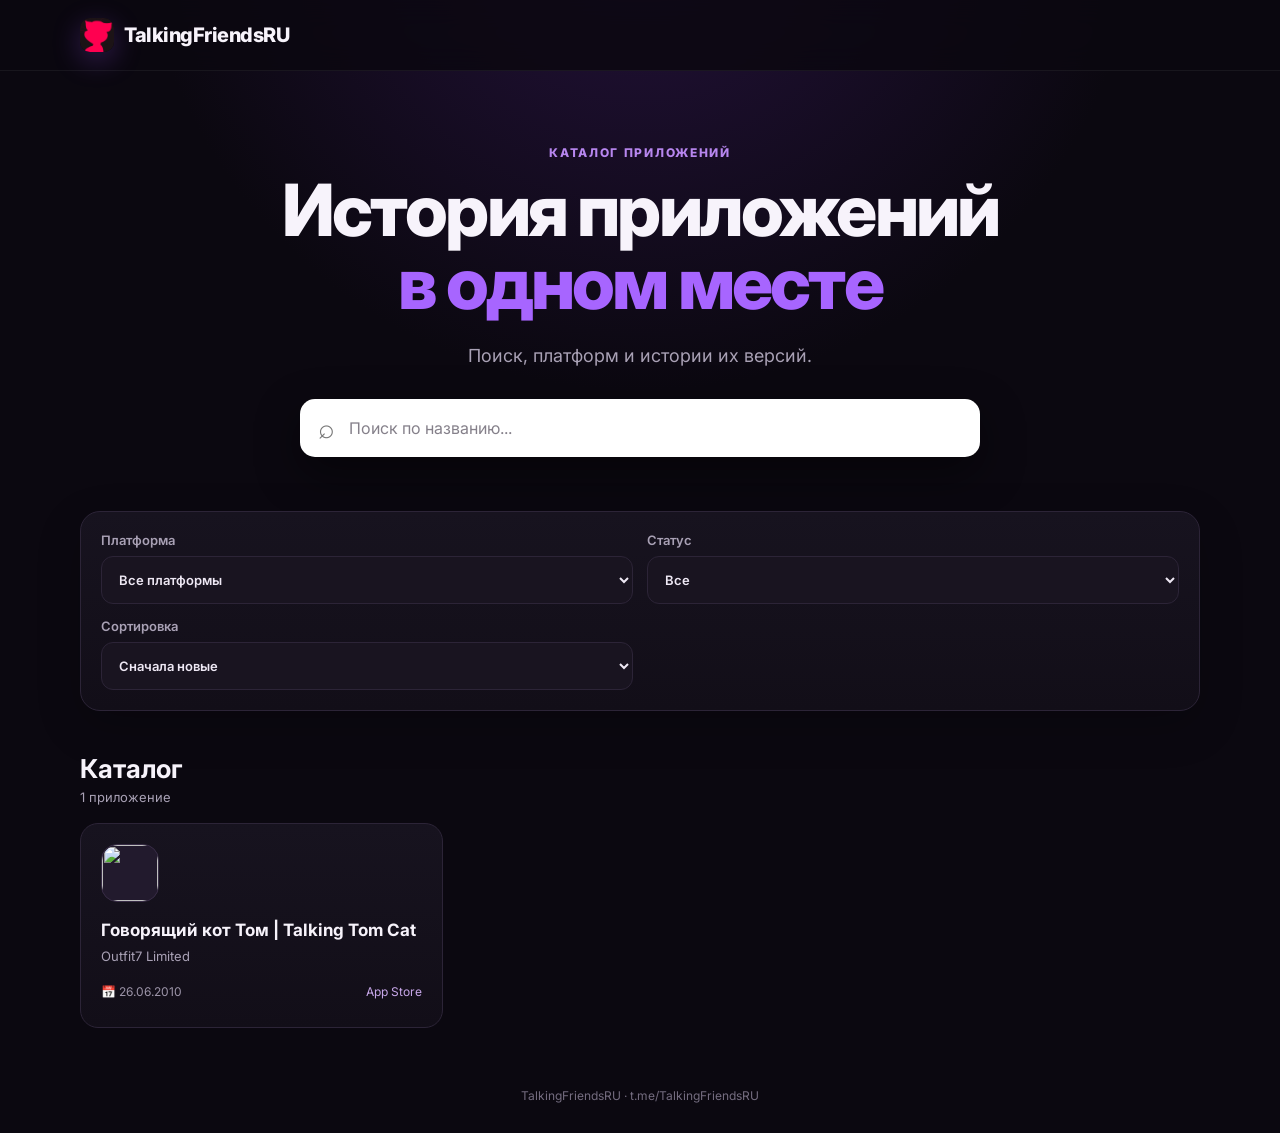
==== commit 385d632f: "Update index.html" ====
--- a/index.html
+++ b/index.html
@@ -3,7 +3,7 @@
 <head>
 <meta charset="utf-8">
 <meta name="viewport" content="width=device-width,initial-scale=1,viewport-fit=cover">
-<title>TalkingFriendsRU — история приложений</title>
+<title>TalkingFriendsRU</title>
 <link rel="icon" type="image/jpeg" href="./logo.jpg">
 <link rel="preconnect" href="https://fonts.googleapis.com">
 <link rel="preconnect" href="https://fonts.gstatic.com" crossorigin>
@@ -20,7 +20,7 @@
 <section class="hero">
 <div class="eyebrow">КАТАЛОГ ПРИЛОЖЕНИЙ</div>
 <h1>История приложений<br><span>в одном месте</span></h1>
-<p>Поиск игр и приложений, платформ и истории их версий.</p>
+<p>Поиск, платформ и истории их версий.</p>
 <label class="search-box">
 <span>⌕</span>
 <input id="search" type="search" placeholder="Поиск по названию..." autocomplete="off">
@@ -64,7 +64,7 @@
 <section id="grid" class="grid" aria-live="polite"></section>
 <div id="error" class="error hidden"></div>
 </main>
-<footer class="footer wrap">TalkingFriendsRU · каталог истории приложений</footer>
+<footer class="footer wrap">TalkingFriendsRU · t.me/TalkingFriendsRU</footer>
 <script src="./app.js"></script>
 </body>
 </html>
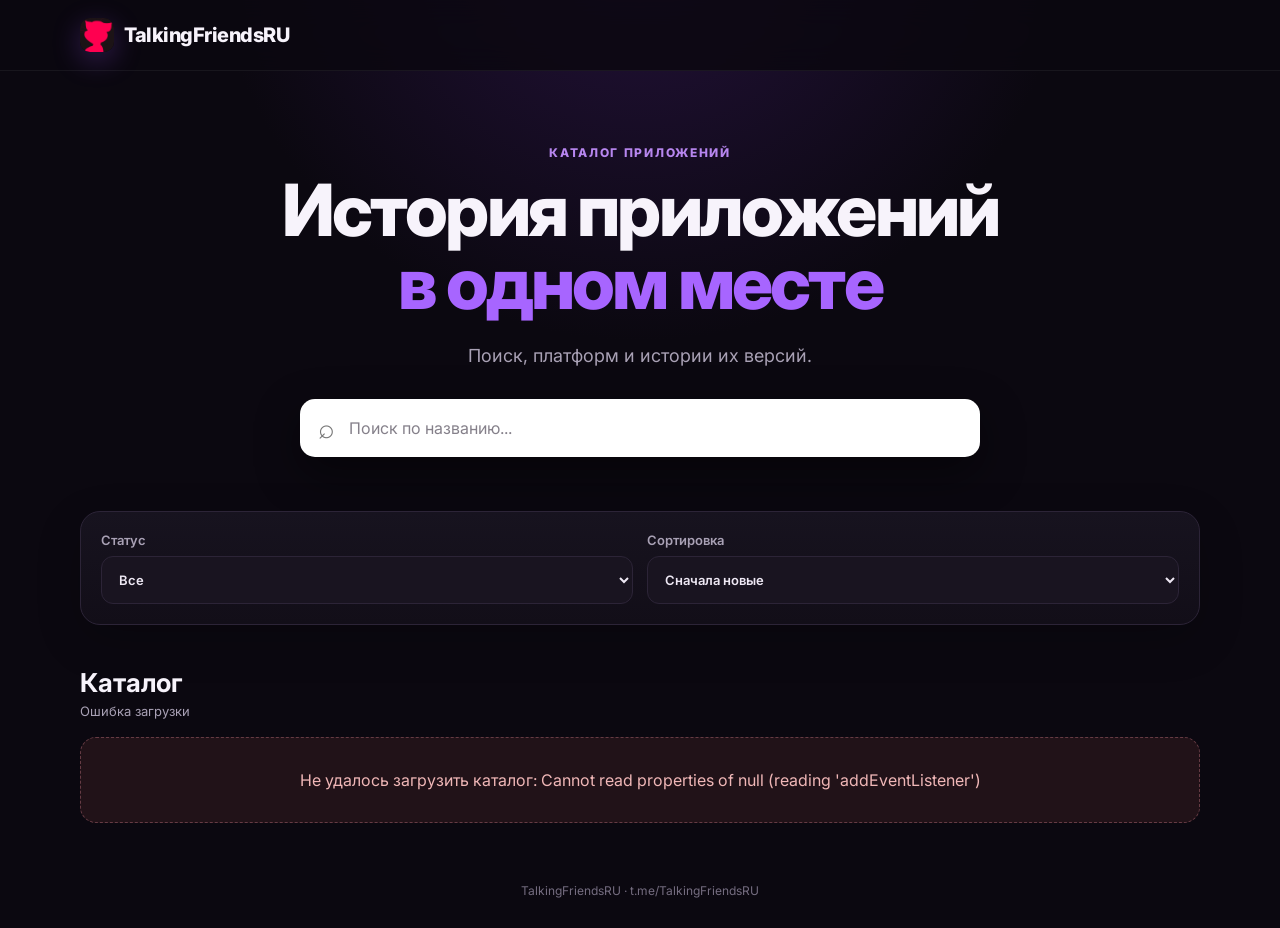
==== commit 1ddb8ecf: "Update index.html" ====
--- a/index.html
+++ b/index.html
@@ -28,14 +28,6 @@
 </section>
 <section class="controls">
 <div class="control-grid">
-<label class="select-wrap">
-<span>Платформа</span>
-<select id="platform">
-<option value="all">Все платформы</option>
-<option value="android">Google Play</option>
-<option value="ios">App Store</option>
-</select>
-</label>
 <label class="select-wrap">
 <span>Статус</span>
 <select id="status">
